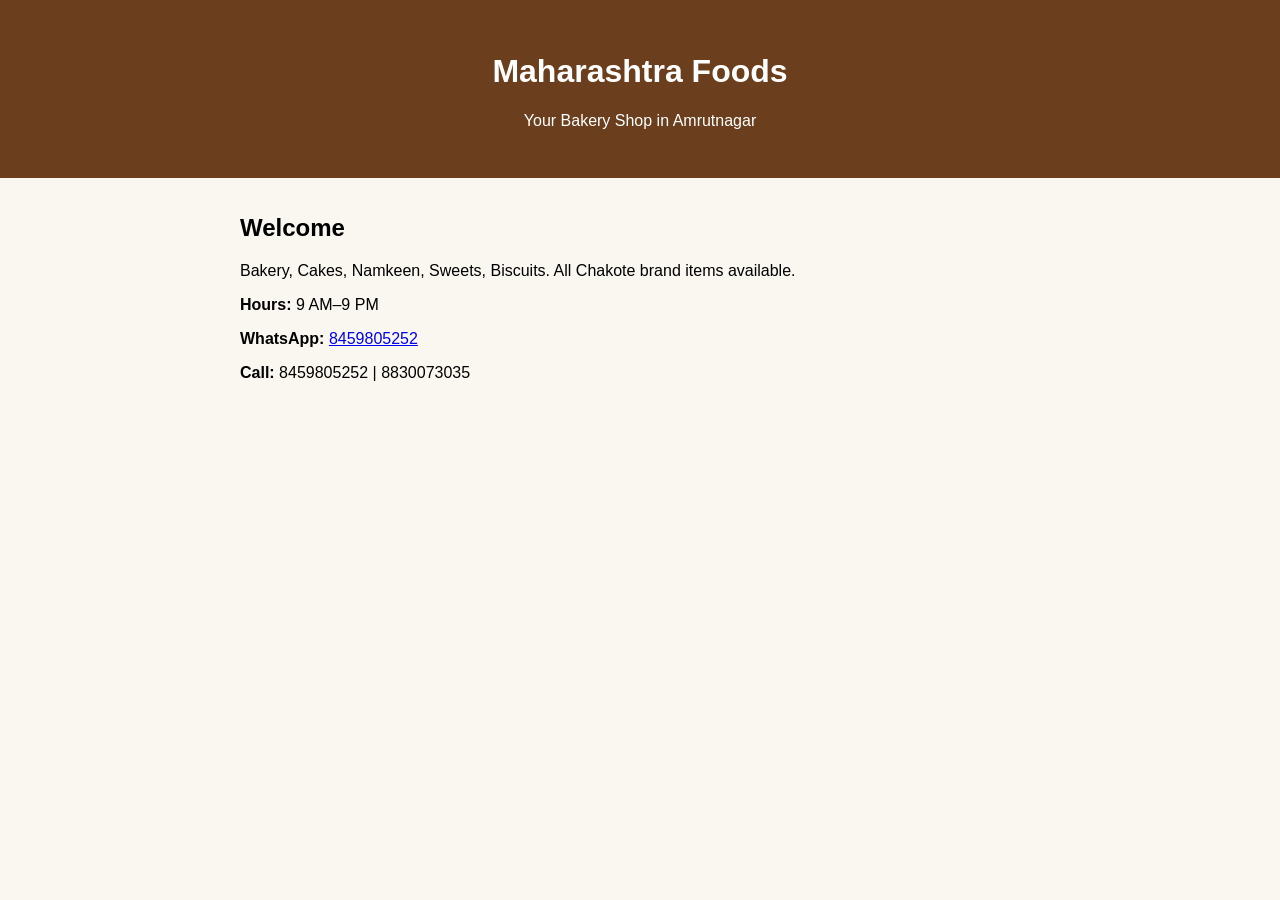
==== index.html @ 12d6cbcd "Add files via upload" ====
<!doctype html><html><head><meta charset='utf-8'><meta name='viewport' content='width=device-width,initial-scale=1'><title>Maharashtra Foods</title><link rel='stylesheet' href='style.css'></head><body><header><h1>Maharashtra Foods</h1><p>Your Bakery Shop in Amrutnagar</p></header><main><h2>Welcome</h2><p>Bakery, Cakes, Namkeen, Sweets, Biscuits. All Chakote brand items available.</p><p><b>Hours:</b> 9 AM–9 PM</p><p><b>WhatsApp:</b> <a href='https://wa.me/918459805252'>8459805252</a></p><p><b>Call:</b> 8459805252 | 8830073035</p></main></body></html>
---- style.css ----
body{font-family:Arial;margin:0;background:#faf7f0}header{background:#6b3f1d;color:#fff;padding:2rem;text-align:center}main{max-width:800px;margin:auto;padding:1rem}
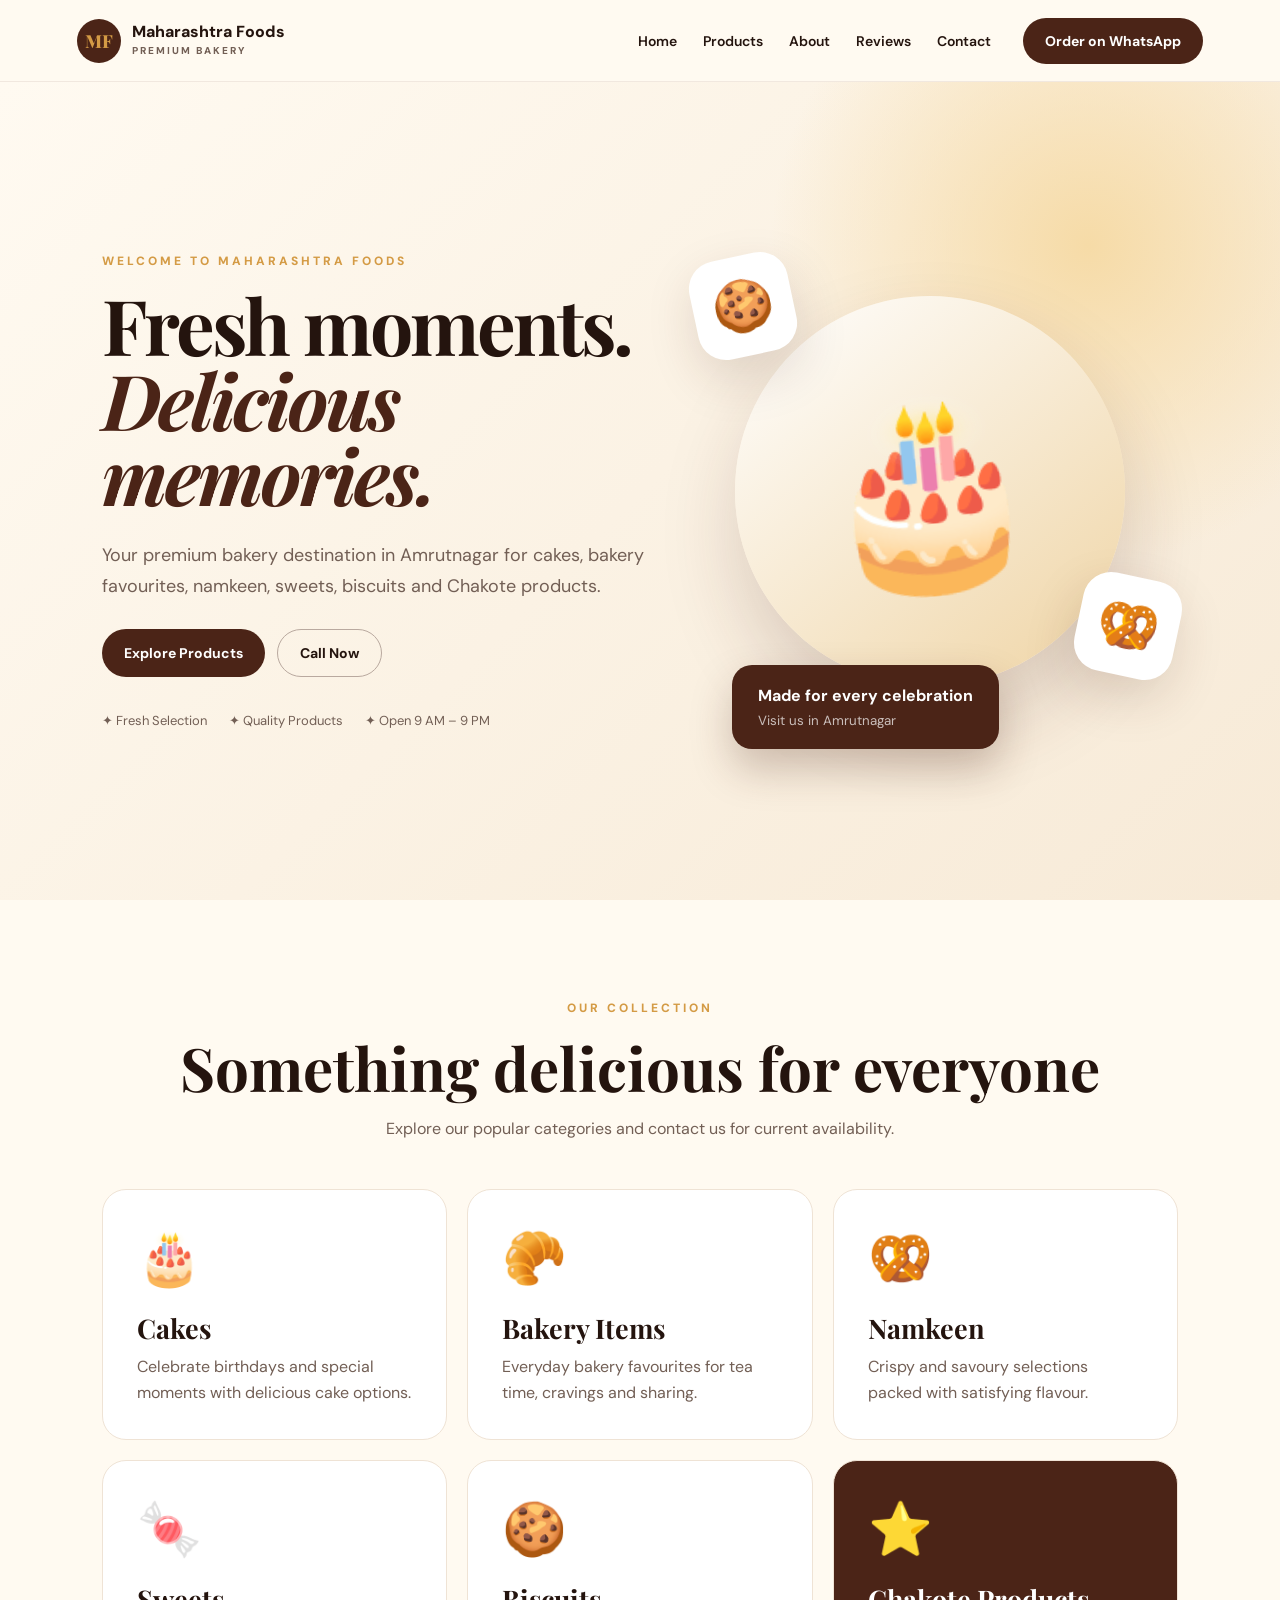
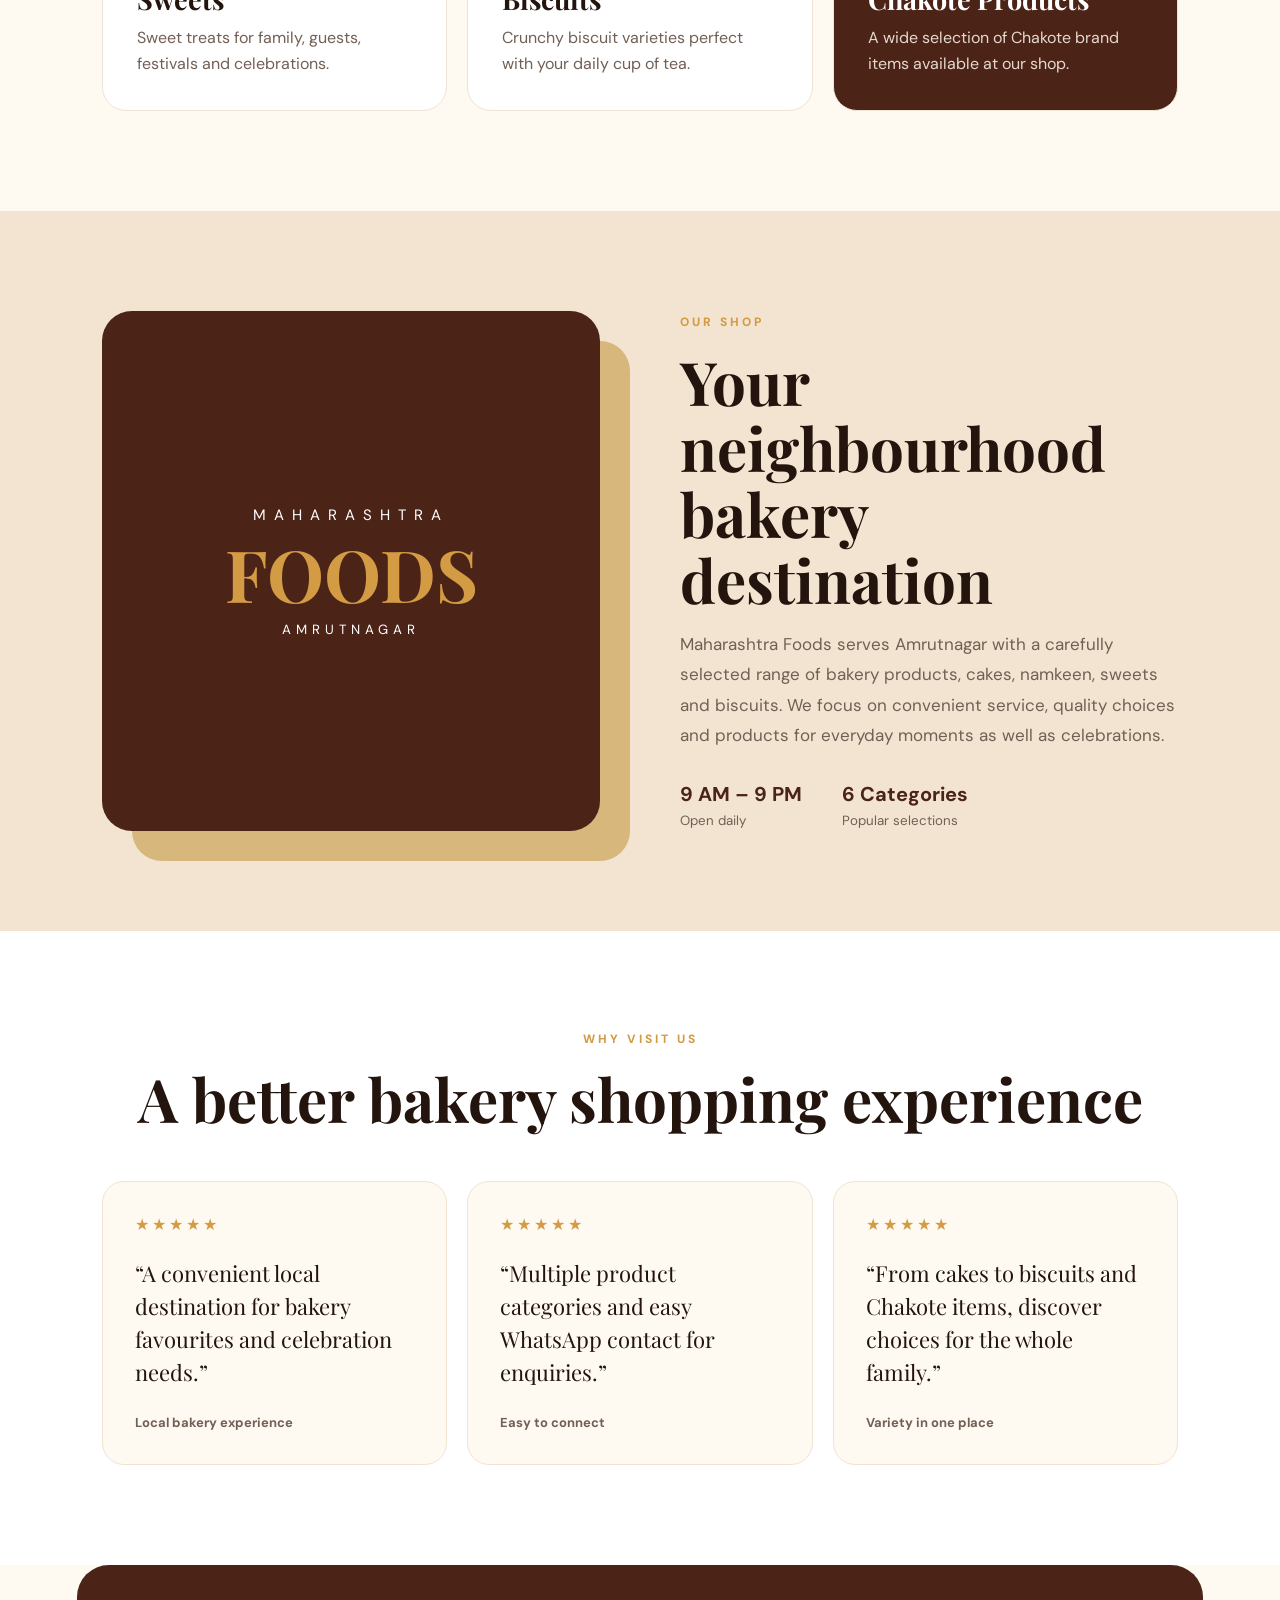
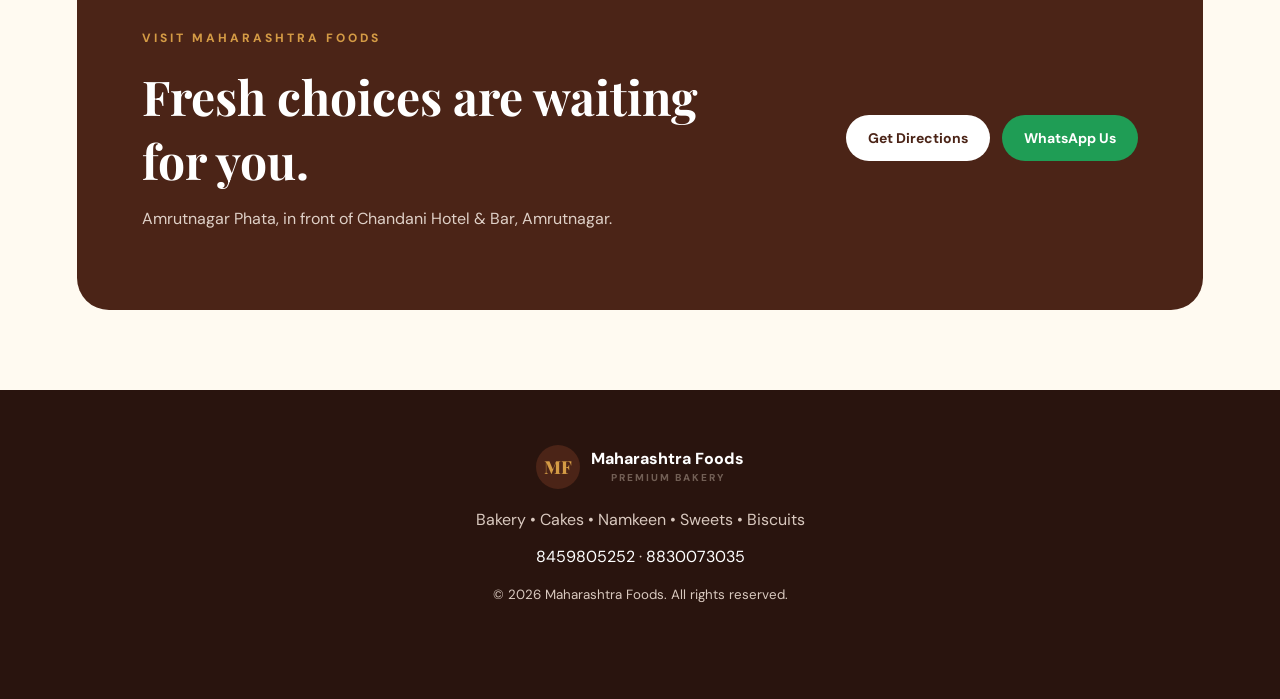
==== commit 01a7bb37: "Upload Maharashtra foods Premium V2. 0" ====
--- a/index.html
+++ b/index.html
@@ -1 +1,90 @@
-<!doctype html><html><head><meta charset='utf-8'><meta name='viewport' content='width=device-width,initial-scale=1'><title>Maharashtra Foods</title><link rel='stylesheet' href='style.css'></head><body><header><h1>Maharashtra Foods</h1><p>Your Bakery Shop in Amrutnagar</p></header><main><h2>Welcome</h2><p>Bakery, Cakes, Namkeen, Sweets, Biscuits. All Chakote brand items available.</p><p><b>Hours:</b> 9 AM–9 PM</p><p><b>WhatsApp:</b> <a href='https://wa.me/918459805252'>8459805252</a></p><p><b>Call:</b> 8459805252 | 8830073035</p></main></body></html>+<!doctype html>
+<html lang="en">
+<head>
+  <meta charset="utf-8">
+  <meta name="viewport" content="width=device-width,initial-scale=1">
+  <meta name="description" content="Maharashtra Foods - Premium bakery shop in Amrutnagar. Cakes, bakery items, namkeen, sweets, biscuits and Chakote products.">
+  <meta name="theme-color" content="#4b2417">
+  <title>Maharashtra Foods | Premium Bakery in Amrutnagar</title>
+  <link rel="icon" href="assets/favicon.svg" type="image/svg+xml">
+  <link rel="preconnect" href="https://fonts.googleapis.com">
+  <link rel="preconnect" href="https://fonts.gstatic.com" crossorigin>
+  <link href="https://fonts.googleapis.com/css2?family=DM+Sans:wght@400;500;600;700&family=Playfair+Display:wght@700;800&display=swap" rel="stylesheet">
+  <link rel="stylesheet" href="style.css">
+</head>
+<body>
+  <header class="nav">
+    <a class="brand" href="#home"><span>MF</span><div>Maharashtra Foods<small>Premium Bakery</small></div></a>
+    <button class="menu" aria-label="Open menu">☰</button>
+    <nav>
+      <a href="#home">Home</a><a href="#products">Products</a><a href="#about">About</a><a href="#reviews">Reviews</a><a href="#contact">Contact</a>
+    </nav>
+    <a class="nav-order" href="https://wa.me/918459805252?text=Hello%20Maharashtra%20Foods,%20I%20want%20to%20place%20an%20order." target="_blank">Order on WhatsApp</a>
+  </header>
+
+  <main>
+    <section class="hero" id="home">
+      <div class="hero-copy reveal">
+        <p class="eyebrow">WELCOME TO MAHARASHTRA FOODS</p>
+        <h1>Fresh moments.<br><em>Delicious memories.</em></h1>
+        <p class="lead">Your premium bakery destination in Amrutnagar for cakes, bakery favourites, namkeen, sweets, biscuits and Chakote products.</p>
+        <div class="actions">
+          <a class="btn primary" href="#products">Explore Products</a>
+          <a class="btn ghost" href="tel:+918459805252">Call Now</a>
+        </div>
+        <div class="trust"><span>✦ Fresh Selection</span><span>✦ Quality Products</span><span>✦ Open 9 AM – 9 PM</span></div>
+      </div>
+      <div class="hero-art reveal">
+        <div class="cake">🎂</div><div class="float one">🍪</div><div class="float two">🥨</div>
+        <div class="hero-card"><b>Made for every celebration</b><small>Visit us in Amrutnagar</small></div>
+      </div>
+    </section>
+
+    <section class="section" id="products">
+      <p class="eyebrow center">OUR COLLECTION</p>
+      <h2 class="title">Something delicious for everyone</h2>
+      <p class="sub">Explore our popular categories and contact us for current availability.</p>
+      <div class="grid products">
+        <article class="product reveal"><div>🎂</div><h3>Cakes</h3><p>Celebrate birthdays and special moments with delicious cake options.</p></article>
+        <article class="product reveal"><div>🥐</div><h3>Bakery Items</h3><p>Everyday bakery favourites for tea time, cravings and sharing.</p></article>
+        <article class="product reveal"><div>🥨</div><h3>Namkeen</h3><p>Crispy and savoury selections packed with satisfying flavour.</p></article>
+        <article class="product reveal"><div>🍬</div><h3>Sweets</h3><p>Sweet treats for family, guests, festivals and celebrations.</p></article>
+        <article class="product reveal"><div>🍪</div><h3>Biscuits</h3><p>Crunchy biscuit varieties perfect with your daily cup of tea.</p></article>
+        <article class="product featured reveal"><div>⭐</div><h3>Chakote Products</h3><p>A wide selection of Chakote brand items available at our shop.</p></article>
+      </div>
+    </section>
+
+    <section class="story section" id="about">
+      <div class="story-art reveal"><span>MAHARASHTRA</span><strong>FOODS</strong><small>AMRUTNAGAR</small></div>
+      <div class="reveal"><p class="eyebrow">OUR SHOP</p><h2 class="title left">Your neighbourhood bakery destination</h2>
+        <p class="story-text">Maharashtra Foods serves Amrutnagar with a carefully selected range of bakery products, cakes, namkeen, sweets and biscuits. We focus on convenient service, quality choices and products for everyday moments as well as celebrations.</p>
+        <div class="facts"><div><b>9 AM – 9 PM</b><small>Open daily</small></div><div><b>6 Categories</b><small>Popular selections</small></div></div>
+      </div>
+    </section>
+
+    <section class="section reviews" id="reviews">
+      <p class="eyebrow center">WHY VISIT US</p><h2 class="title">A better bakery shopping experience</h2>
+      <div class="grid review-grid">
+        <article class="review reveal"><span>★★★★★</span><p>“A convenient local destination for bakery favourites and celebration needs.”</p><b>Local bakery experience</b></article>
+        <article class="review reveal"><span>★★★★★</span><p>“Multiple product categories and easy WhatsApp contact for enquiries.”</p><b>Easy to connect</b></article>
+        <article class="review reveal"><span>★★★★★</span><p>“From cakes to biscuits and Chakote items, discover choices for the whole family.”</p><b>Variety in one place</b></article>
+      </div>
+    </section>
+
+    <section class="contact section" id="contact">
+      <div><p class="eyebrow">VISIT MAHARASHTRA FOODS</p><h2>Fresh choices are waiting for you.</h2><p>Amrutnagar Phata, in front of Chandani Hotel & Bar, Amrutnagar.</p></div>
+      <div class="contact-actions"><a class="btn light" href="https://maps.app.goo.gl/NpF" target="_blank">Get Directions</a><a class="btn whatsapp" href="https://wa.me/918459805252" target="_blank">WhatsApp Us</a></div>
+    </section>
+  </main>
+
+  <footer>
+    <div class="brand footer-brand"><span>MF</span><div>Maharashtra Foods<small>Premium Bakery</small></div></div>
+    <p>Bakery • Cakes • Namkeen • Sweets • Biscuits</p>
+    <p><a href="tel:+918459805252">8459805252</a> · <a href="tel:+918830073035">8830073035</a></p>
+    <small>© <span id="year"></span> Maharashtra Foods. All rights reserved.</small>
+  </footer>
+
+  <div class="mobile-bar"><a href="tel:+918459805252">📞 Call</a><a href="https://wa.me/918459805252" target="_blank">💬 WhatsApp</a></div>
+  <script src="script.js"></script>
+</body>
+</html>
--- a/style.css
+++ b/style.css
@@ -1 +1 @@
-body{font-family:Arial;margin:0;background:#faf7f0}header{background:#6b3f1d;color:#fff;padding:2rem;text-align:center}main{max-width:800px;margin:auto;padding:1rem}+:root{--brown:#4b2417;--brown2:#6d3824;--cream:#fffaf1;--gold:#d49b45;--ink:#24140e;--muted:#725f55;--white:#fff;--green:#1f9d55}*{box-sizing:border-box}html{scroll-behavior:smooth}body{margin:0;font-family:"DM Sans",sans-serif;color:var(--ink);background:var(--cream)}a{text-decoration:none;color:inherit}.nav{height:82px;padding:0 6%;display:flex;align-items:center;gap:32px;position:sticky;top:0;z-index:50;background:rgba(255,250,241,.92);backdrop-filter:blur(14px);border-bottom:1px solid rgba(75,36,23,.08)}.brand{display:flex;align-items:center;gap:11px;font-weight:800;margin-right:auto}.brand>span{width:44px;height:44px;border-radius:50%;display:grid;place-items:center;background:var(--brown);color:var(--gold);font-family:"Playfair Display";font-size:18px}.brand div{line-height:1.05}.brand small{display:block;font-size:10px;letter-spacing:2px;color:var(--muted);margin-top:5px;text-transform:uppercase}.nav nav{display:flex;gap:26px;font-size:14px;font-weight:600}.nav nav a:hover{color:var(--gold)}.nav-order,.btn{display:inline-flex;align-items:center;justify-content:center;border-radius:999px;padding:14px 22px;font-weight:700;font-size:14px}.nav-order{background:var(--brown);color:white}.menu{display:none;border:0;background:none;font-size:25px}.hero{min-height:calc(100vh - 82px);display:grid;grid-template-columns:1.08fr .92fr;align-items:center;padding:70px 8%;overflow:hidden;background:radial-gradient(circle at 85% 20%,#f6dba7 0,transparent 25%),linear-gradient(135deg,#fffaf1,#f7ead7)}.eyebrow{font-size:12px;letter-spacing:3px;font-weight:800;color:var(--gold);margin:0 0 18px}.hero h1{font-family:"Playfair Display";font-size:clamp(50px,6vw,88px);line-height:.98;margin:0;letter-spacing:-3px}.hero h1 em{font-weight:700;color:var(--brown);font-style:italic}.lead{font-size:18px;line-height:1.7;color:var(--muted);max-width:620px;margin:28px 0}.actions{display:flex;gap:12px;flex-wrap:wrap}.primary{background:var(--brown);color:white}.ghost{border:1px solid #b9a99f}.trust{display:flex;gap:22px;flex-wrap:wrap;margin-top:35px;color:var(--muted);font-size:13px}.hero-art{min-height:560px;position:relative;display:grid;place-items:center}.cake{width:390px;height:390px;border-radius:50%;background:linear-gradient(145deg,#fff,#efd4a4);box-shadow:0 40px 80px rgba(75,36,23,.18);display:grid;place-items:center;font-size:180px;transform:rotate(-5deg)}.float{position:absolute;background:white;width:100px;height:100px;border-radius:28px;display:grid;place-items:center;font-size:50px;box-shadow:0 20px 50px rgba(75,36,23,.15)}.float.one{top:8%;left:2%;transform:rotate(-12deg)}.float.two{right:0;bottom:17%;transform:rotate(12deg)}.hero-card{position:absolute;bottom:4%;left:10%;background:var(--brown);color:white;padding:20px 26px;border-radius:20px;box-shadow:0 20px 40px rgba(75,36,23,.25)}.hero-card small{display:block;opacity:.7;margin-top:6px}.section{padding:100px 8%}.center{text-align:center}.title{font-family:"Playfair Display";font-size:clamp(38px,5vw,60px);text-align:center;margin:0;line-height:1.1}.title.left{text-align:left}.sub{text-align:center;color:var(--muted);max-width:600px;margin:18px auto 50px}.grid{display:grid;gap:20px}.products{grid-template-columns:repeat(3,1fr)}.product{background:white;padding:34px;border-radius:24px;border:1px solid #efe3d5;transition:.35s}.product:hover{transform:translateY(-8px);box-shadow:0 25px 50px rgba(75,36,23,.1)}.product>div{font-size:52px}.product h3{font-family:"Playfair Display";font-size:27px;margin:18px 0 8px}.product p{color:var(--muted);line-height:1.6;margin:0}.product.featured{background:var(--brown);color:white}.product.featured p{color:#e7d8cf}.story{display:grid;grid-template-columns:1fr 1fr;gap:80px;align-items:center;background:#f2e4d1}.story-art{min-height:520px;border-radius:30px;background:var(--brown);color:white;display:flex;flex-direction:column;align-items:center;justify-content:center;box-shadow:30px 30px 0 #d8b77d}.story-art span{letter-spacing:8px;font-size:15px}.story-art strong{font-family:"Playfair Display";font-size:72px;color:var(--gold)}.story-art small{letter-spacing:5px}.story-text{color:var(--muted);font-size:17px;line-height:1.8}.facts{display:flex;gap:40px;margin-top:30px}.facts b,.facts small{display:block}.facts b{font-size:20px;color:var(--brown)}.facts small{color:var(--muted);margin-top:5px}.reviews{background:white}.review-grid{grid-template-columns:repeat(3,1fr);margin-top:50px}.review{padding:32px;border-radius:22px;background:var(--cream);border:1px solid #f0e3d2}.review span{color:var(--gold);letter-spacing:3px}.review p{font-family:"Playfair Display";font-size:22px;line-height:1.5}.review b{font-size:13px;color:var(--muted)}.contact{margin:0 6% 80px;padding:65px;background:var(--brown);color:white;border-radius:32px;display:flex;justify-content:space-between;align-items:center;gap:30px}.contact h2{font-family:"Playfair Display";font-size:48px;max-width:620px;margin:0 0 15px}.contact p:not(.eyebrow){color:#dfd0c7}.contact-actions{display:flex;gap:12px;flex-wrap:wrap}.light{background:white;color:var(--brown)}.whatsapp{background:var(--green);color:white}footer{text-align:center;background:#29140e;color:#d9c9bf;padding:55px 20px 95px}footer a{color:white}.footer-brand{justify-content:center;color:white;margin-bottom:20px}.mobile-bar{display:none}.reveal{opacity:0;transform:translateY(28px);transition:.75s ease}.reveal.show{opacity:1;transform:none}@media(max-width:900px){.nav{padding:0 5%}.nav nav,.nav-order{display:none}.menu{display:block}.nav.open nav{display:flex;position:absolute;top:82px;left:0;right:0;background:var(--cream);padding:25px;flex-direction:column;border-bottom:1px solid #eadcca}.hero{grid-template-columns:1fr;padding:55px 7% 80px}.hero h1{letter-spacing:-2px}.hero-art{min-height:430px}.cake{width:300px;height:300px;font-size:135px}.products,.review-grid{grid-template-columns:1fr 1fr}.story{grid-template-columns:1fr;gap:60px}.contact{margin:0 4% 70px;flex-direction:column;align-items:flex-start}}@media(max-width:600px){.section{padding:75px 6%}.hero{padding-left:6%;padding-right:6%}.hero h1{font-size:49px}.lead{font-size:16px}.trust{gap:10px;flex-direction:column}.hero-art{min-height:380px}.cake{width:260px;height:260px;font-size:115px}.float{width:70px;height:70px;font-size:35px}.hero-card{left:0}.products,.review-grid{grid-template-columns:1fr}.story-art{min-height:380px;box-shadow:15px 15px 0 #d8b77d}.story-art strong{font-size:52px}.story-art span{letter-spacing:5px}.facts{gap:20px}.contact{padding:40px 28px}.contact h2{font-size:38px}.contact-actions,.contact-actions .btn{width:100%}.mobile-bar{display:grid;grid-template-columns:1fr 1fr;position:fixed;bottom:0;left:0;right:0;z-index:60;background:white;box-shadow:0 -5px 25px rgba(0,0,0,.12)}.mobile-bar a{padding:16px;text-align:center;font-weight:800}.mobile-bar a:last-child{background:var(--green);color:white}}
